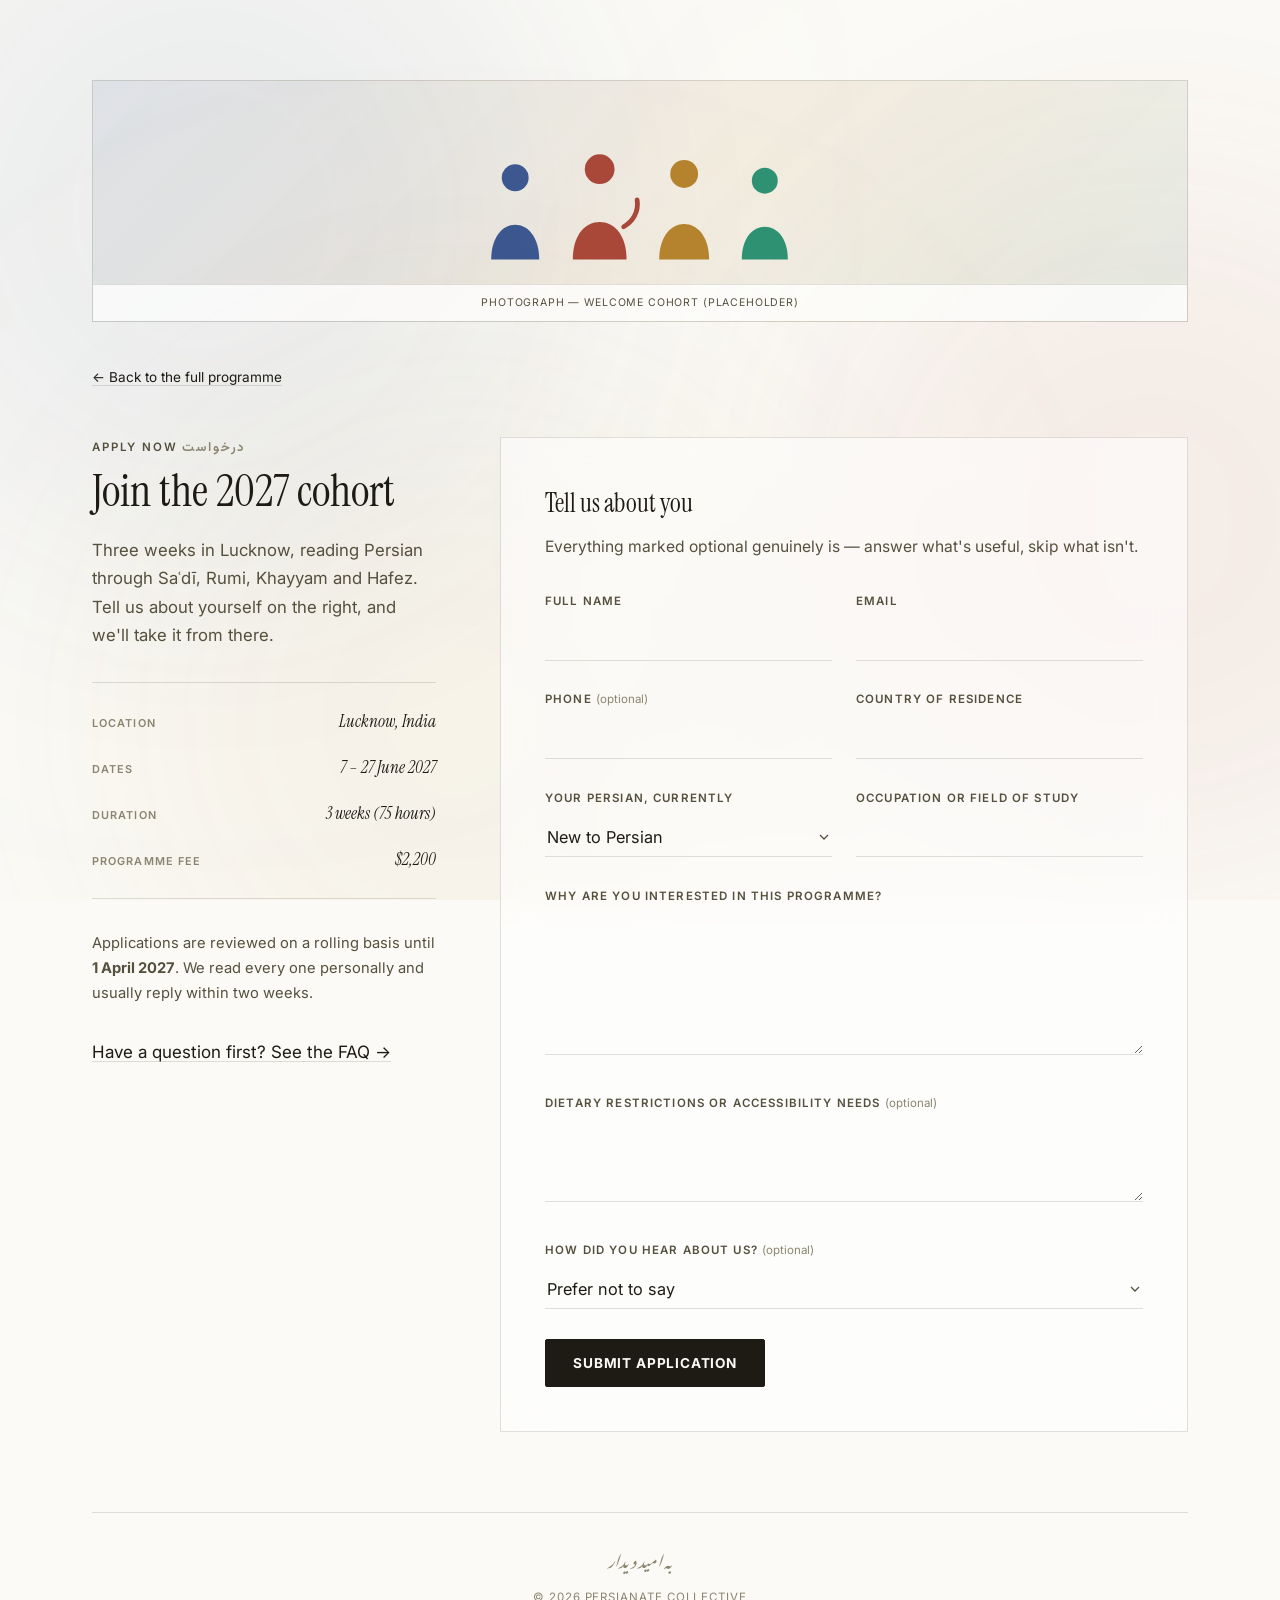
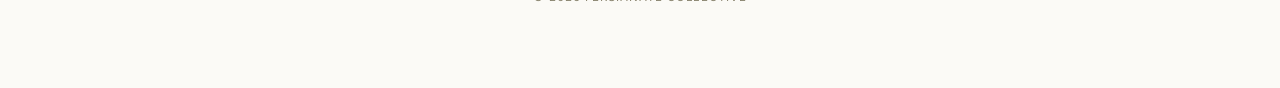
==== apply.html @ 13bc35dc "Add files via upload" ====
<!doctype html>
<html lang="en">
<head>
<meta charset="UTF-8">
<meta name="viewport" content="width=device-width, initial-scale=1">
<title>Apply — Persianate Collective</title>
<meta name="description" content="Apply to Persianate Collective's three-week immersive Persian language, literature and culture programme in Lucknow, India.">
<meta name="theme-color" content="#FBFAF6">
<link rel="icon" href="data:image/svg+xml,%3Csvg xmlns='http://www.w3.org/2000/svg' viewBox='0 0 10 10'%3E%3Crect width='10' height='10' fill='%23FBFAF6'/%3E%3Cpath d='M5 1L9 5L5 9L1 5Z' fill='%232E4C8A'/%3E%3C/svg%3E">
<link rel="preconnect" href="https://fonts.googleapis.com">
<link rel="preconnect" href="https://fonts.gstatic.com" crossorigin>
<link href="https://fonts.googleapis.com/css2?family=Instrument+Serif:ital@0;1&amp;family=Inter:wght@400;500;600;700&amp;family=Noto+Nastaliq+Urdu:wght@400;700&amp;family=Vazirmatn:wght@400;500;600&amp;display=swap" rel="stylesheet">
<style>
:root{
  --bg: #FBFAF6;
  --bg-raised: #FFFFFF;
  --text: #1E1B15;
  --text-soft: #55503E;
  --text-faint: #8A8570;
  --rule: rgba(30, 27, 21, 0.13);

  --lapis: #2E4C8A;
  --madder: #A33A2C;
  --saffron: #B07A1E;
  --emerald: #1E8A68;

  --measure: 38rem;

  --display-font: "Instrument Serif", Georgia, "Times New Roman", serif;
  --body-font: "Inter", -apple-system, BlinkMacSystemFont, sans-serif;
  --utility-font: "Inter", -apple-system, BlinkMacSystemFont, sans-serif;
  --script-font: "Noto Nastaliq Urdu", serif;
  --fa-font: "Vazirmatn", "Noto Nastaliq Urdu", sans-serif;
}
*, *::before, *::after{ box-sizing: border-box; }
html{ scroll-behavior: smooth; }
body{
  margin: 0;
  background: var(--bg);
  color: var(--text);
  font-family: var(--body-font);
  font-size: 1.0625rem;
  line-height: 1.7;
  -webkit-font-smoothing: antialiased;
  position: relative;
}
img{ max-width: 100%; display: block; }
a{ color: inherit; }

/* ---------- Soft ambient background, same palette as the main site ---------- */
.aurora{ position: fixed; inset: 0; z-index: 0; overflow: hidden; background: var(--bg); }
.aurora__blob{ position: absolute; width: 56vmax; height: 56vmax; border-radius: 50%; filter: blur(130px); opacity: 0.07; mix-blend-mode: multiply; animation-timing-function: ease-in-out; animation-iteration-count: infinite; }
.aurora__blob--a{ background: var(--lapis); top: -16%; left: -12%; animation: driftA 75s infinite; }
.aurora__blob--b{ background: var(--madder); top: 18%; right: -18%; animation: driftB 85s infinite; }
.aurora__blob--c{ background: var(--saffron); bottom: -20%; left: 8%; animation: driftC 95s infinite; opacity: 0.06; }
@keyframes driftA{ 0%,100%{ transform: translate(0,0) scale(1); } 50%{ transform: translate(4vw,5vh) scale(1.08); } }
@keyframes driftB{ 0%,100%{ transform: translate(0,0) scale(1); } 50%{ transform: translate(-5vw,3vh) scale(0.95); } }
@keyframes driftC{ 0%,100%{ transform: translate(0,0) scale(1); } 50%{ transform: translate(3vw,-4vh) scale(1.05); } }
@media (prefers-reduced-motion: reduce){ .aurora__blob{ animation: none; } }

/* ---------- Shared bits, matching the main site ---------- */
.eyebrow{ font-family: var(--utility-font); font-size: 0.72rem; font-weight: 600; letter-spacing: 0.16em; text-transform: uppercase; color: var(--text-soft); margin: 0; }
.gloss{ font-family: var(--fa-font); direction: rtl; unicode-bidi: isolate; font-size: 0.82rem; color: var(--text-faint); margin-inline-start: 0.35rem; white-space: nowrap; }
.text-link{ text-decoration: underline; text-decoration-color: var(--rule); text-underline-offset: 3px; transition: text-decoration-color 0.2s ease, color 0.2s ease; }
.text-link:hover{ color: var(--lapis); text-decoration-color: var(--lapis); }
.btn{
  display: inline-flex; align-items: center; gap: 0.6rem;
  font-family: var(--utility-font); font-weight: 700; font-size: 0.85rem; letter-spacing: 0.06em; text-transform: uppercase;
  background: var(--text); color: var(--bg); border: 1px solid var(--text);
  padding: 0.95rem 1.7rem; border-radius: 2px; text-decoration: none; cursor: pointer;
  transition: background 0.25s ease, border-color 0.25s ease, transform 0.2s ease;
}
.btn:hover{ background: var(--lapis); border-color: var(--lapis); transform: translateY(-2px); }
.btn:focus-visible{ outline: 2px solid var(--lapis); outline-offset: 3px; }
.btn:disabled{ opacity: 0.6; cursor: default; transform: none; }

.reveal{ opacity: 0; transform: translateY(22px); filter: blur(6px); transition: opacity 0.9s ease, transform 0.9s cubic-bezier(.22,1,.36,1), filter 0.9s ease; }
.reveal.is-visible{ opacity: 1; transform: translateY(0); filter: blur(0); }
@media (prefers-reduced-motion: reduce){
  html{ scroll-behavior: auto; }
  .reveal{ opacity: 1; transform: none; filter: none; transition: none; }
}

/* ---------- Page layout ---------- */
.apply-page{ position: relative; z-index: 1; max-width: 72rem; margin: 0 auto; padding: 5rem 1.75rem 5rem; }
.apply-banner{
  position: relative;
  margin: 0 0 2.5rem;
  border: 1px solid var(--rule);
  background: linear-gradient(135deg, rgba(46,76,138,0.08), rgba(176,122,30,0.10) 55%, rgba(30,138,104,0.08));
  padding: 2.75rem 2rem 3.25rem;
  overflow: hidden;
}
.apply-banner__figures{ display: block; width: 100%; max-width: 24rem; height: auto; margin: 0 auto; opacity: 0.92; }
.apply-banner__caption{
  position: absolute; left: 0; right: 0; bottom: 0;
  text-align: center;
  font-family: var(--utility-font); font-size: 0.66rem; letter-spacing: 0.08em; text-transform: uppercase;
  color: var(--text-soft);
  background: rgba(255,255,255,0.78);
  padding: 0.55rem;
  border-top: 1px solid var(--rule);
}
.apply-back{ display: inline-block; margin-bottom: 3rem; font-family: var(--utility-font); font-size: 0.85rem; }
.apply-grid{ display: grid; grid-template-columns: 1fr 2fr; gap: 4rem; align-items: start; }
@media (max-width: 860px){
  .apply-grid{ grid-template-columns: 1fr; gap: 3rem; }
}

.apply-info{ position: sticky; top: 4rem; }
@media (max-width: 860px){ .apply-info{ position: static; } }
.apply-info__title{
  font-family: var(--display-font); font-weight: 400;
  font-size: clamp(2rem, 4.5vw, 2.8rem); line-height: 1.08;
  margin: 0.5rem 0 1.25rem;
}
.apply-info__lead{ color: var(--text-soft); font-size: 1.05rem; margin: 0 0 2rem; max-width: 26rem; }

.apply-facts{ margin: 0 0 2rem; padding: 1.5rem 0; border-top: 1px solid var(--rule); border-bottom: 1px solid var(--rule); display: flex; flex-direction: column; gap: 1.1rem; }
.apply-fact{ display: flex; justify-content: space-between; align-items: baseline; gap: 1rem; flex-wrap: wrap; }
.apply-fact dt{ margin: 0; font-family: var(--utility-font); font-size: 0.68rem; font-weight: 600; letter-spacing: 0.1em; text-transform: uppercase; color: var(--text-faint); }
.apply-fact dd{ margin: 0; font-family: var(--display-font); font-style: italic; font-size: 1.05rem; color: var(--text); text-align: right; }

.apply-note{ font-size: 0.92rem; color: var(--text-soft); max-width: 26rem; margin: 0 0 2rem; }
.apply-info__back{ display: inline-block; }

.apply-form-panel{
  position: relative;
  background: rgba(255,255,255,0.55);
  backdrop-filter: blur(20px); -webkit-backdrop-filter: blur(20px);
  border: 1px solid var(--rule);
  padding: 2.75rem;
}
@media (max-width: 640px){ .apply-form-panel{ padding: 1.75rem; } }
.apply-form-panel__title{ font-family: var(--display-font); font-weight: 400; font-size: 1.6rem; margin: 0 0 0.5rem; }
.apply-form-panel__lead{ color: var(--text-soft); font-size: 0.98rem; margin: 0 0 2rem; }

.form-grid{ display: grid; grid-template-columns: 1fr 1fr; gap: 0 1.5rem; }
@media (max-width: 560px){ .form-grid{ grid-template-columns: 1fr; } }
.field{ margin-bottom: 1.85rem; }
.field--full{ grid-column: 1 / -1; }
.field label{ display: block; font-family: var(--utility-font); font-size: 0.72rem; font-weight: 600; letter-spacing: 0.1em; text-transform: uppercase; color: var(--text-soft); margin-bottom: 0.55rem; }
.field .optional{ text-transform: none; letter-spacing: 0; font-weight: 400; color: var(--text-faint); }
.field input, .field select, .field textarea{
  width: 100%; font-family: var(--body-font); font-size: 1.02rem; color: var(--text);
  background: transparent; border: none; border-bottom: 1px solid var(--rule);
  padding: 0.6rem 0.1rem; outline: none; transition: border-color 0.2s ease; border-radius: 0;
}
.field select{
  appearance: none; -webkit-appearance: none; background: transparent; padding-right: 1.5rem;
  background-image: url("data:image/svg+xml,%3Csvg xmlns='http://www.w3.org/2000/svg' viewBox='0 0 10 6'%3E%3Cpath d='M1 1l4 4 4-4' fill='none' stroke='%2355503E' stroke-width='1.3'/%3E%3C/svg%3E");
  background-repeat: no-repeat; background-position: right 0.2rem center; background-size: 10px 6px;
}
.field input:focus, .field select:focus, .field textarea:focus{ border-color: var(--lapis); }
.field textarea{ resize: vertical; min-height: 5rem; }
.form__success{ font-family: var(--display-font); font-style: italic; font-size: 1.4rem; color: var(--text); padding: 1.5rem 0; max-width: 30rem; }

.apply-footer{ margin-top: 5rem; padding-top: 2rem; border-top: 1px solid var(--rule); text-align: center; }
.apply-footer__signoff{ font-family: var(--script-font); font-style: italic; color: var(--text-faint); font-size: 1rem; margin: 0 0 1rem; direction: rtl; unicode-bidi: isolate; }
.meta{ font-family: var(--utility-font); font-size: 0.72rem; letter-spacing: 0.08em; text-transform: uppercase; color: var(--text-faint); margin: 0; }
</style>
</head>
<body>

<div class="aurora" aria-hidden="true">
  <span class="aurora__blob aurora__blob--a"></span>
  <span class="aurora__blob aurora__blob--b"></span>
  <span class="aurora__blob aurora__blob--c"></span>
</div>

<main class="apply-page">
  <figure class="apply-banner reveal" aria-hidden="true">
    <svg class="apply-banner__figures" viewBox="0 0 400 150" xmlns="http://www.w3.org/2000/svg">
      <g fill="var(--lapis)">
        <circle cx="70" cy="55" r="14"/>
        <path d="M45 140c0-22 11-36 25-36s25 14 25 36"/>
      </g>
      <g fill="var(--madder)">
        <circle cx="158" cy="46" r="15.5"/>
        <path d="M130 140c0-25 12.5-39 28-39s28 14 28 39"/>
        <path d="M183 106c9-5 16-15 14-28" stroke="var(--madder)" stroke-width="5" fill="none" stroke-linecap="round"/>
      </g>
      <g fill="var(--saffron)">
        <circle cx="246" cy="51" r="14.5"/>
        <path d="M220 140c0-23 11.5-37 26-37s26 14 26 37"/>
      </g>
      <g fill="var(--emerald)">
        <circle cx="330" cy="58" r="13.5"/>
        <path d="M306 140c0-21 10.5-34 24-34s24 13 24 34"/>
      </g>
    </svg>
    <figcaption class="apply-banner__caption">Photograph — welcome cohort (placeholder)</figcaption>
  </figure>

  <a href="index.html" class="text-link apply-back reveal">← Back to the full programme</a>

  <div class="apply-grid">
    <aside class="apply-info reveal">
      <p class="eyebrow">Apply now <span class="gloss" lang="fa" dir="rtl">درخواست</span></p>
      <h1 class="apply-info__title">Join the 2027 cohort</h1>
      <p class="apply-info__lead">Three weeks in Lucknow, reading Persian through Saʿdī, Rumi, Khayyam and Hafez. Tell us about yourself on the right, and we'll take it from there.</p>

      <dl class="apply-facts">
        <div class="apply-fact"><dt>Location</dt><dd>Lucknow, India</dd></div>
        <div class="apply-fact"><dt>Dates</dt><dd>7 – 27 June 2027</dd></div>
        <div class="apply-fact"><dt>Duration</dt><dd>3 weeks (75 hours)</dd></div>
        <div class="apply-fact"><dt>Programme fee</dt><dd>$2,200</dd></div>
      </dl>

      <p class="apply-note">Applications are reviewed on a rolling basis until <strong>1 April 2027</strong>. We read every one personally and usually reply within two weeks.</p>

      <a href="index.html#why" class="text-link apply-info__back">Have a question first? See the FAQ →</a>
    </aside>

    <section class="apply-form-panel reveal">
      <p class="apply-form-panel__title">Tell us about you</p>
      <p class="apply-form-panel__lead">Everything marked optional genuinely is — answer what's useful, skip what isn't.</p>

      <form id="enquiry-form" novalidate>
        <div class="form-grid">
          <div class="field">
            <label for="name">Full name</label>
            <input type="text" id="name" name="name" autocomplete="name" required>
          </div>
          <div class="field">
            <label for="email">Email</label>
            <input type="email" id="email" name="email" autocomplete="email" required>
          </div>
          <div class="field">
            <label for="phone">Phone <span class="optional">(optional)</span></label>
            <input type="tel" id="phone" name="phone" autocomplete="tel">
          </div>
          <div class="field">
            <label for="country">Country of residence</label>
            <input type="text" id="country" name="country" autocomplete="country-name" required>
          </div>
          <div class="field">
            <label for="level">Your Persian, currently</label>
            <select id="level" name="level">
              <option value="new">New to Persian</option>
              <option value="some">Some prior exposure</option>
              <option value="advanced">Advanced beginner or beyond</option>
            </select>
          </div>
          <div class="field">
            <label for="occupation">Occupation or field of study</label>
            <input type="text" id="occupation" name="occupation">
          </div>
          <div class="field field--full">
            <label for="motivation">Why are you interested in this programme?</label>
            <textarea id="motivation" name="motivation" rows="6" required></textarea>
          </div>
          <div class="field field--full">
            <label for="notes">Dietary restrictions or accessibility needs <span class="optional">(optional)</span></label>
            <textarea id="notes" name="notes" rows="3"></textarea>
          </div>
          <div class="field field--full">
            <label for="source">How did you hear about us? <span class="optional">(optional)</span></label>
            <select id="source" name="source">
              <option value="">Prefer not to say</option>
              <option value="search">Search engine</option>
              <option value="social">Social media</option>
              <option value="referral">A friend or colleague</option>
              <option value="institution">A teacher or institution</option>
              <option value="other">Other</option>
            </select>
          </div>
        </div>
        <button type="submit" class="btn">Submit application</button>
      </form>

      <div class="form__success" id="form-success" hidden>Thank you — we've received your application and will be in touch within two weeks.</div>
    </section>
  </div>

  <footer class="apply-footer reveal">
    <p class="apply-footer__signoff">به امید دیدار</p>
    <p class="meta">© <span id="year"></span> Persianate Collective</p>
  </footer>
</main>

<script>
(function () {
  "use strict";
  var reduceMotion = window.matchMedia("(prefers-reduced-motion: reduce)").matches;

  if ("IntersectionObserver" in window && !reduceMotion) {
    var revealObserver = new IntersectionObserver(function (entries) {
      entries.forEach(function (entry) {
        if (entry.isIntersecting) {
          entry.target.classList.add("is-visible");
          revealObserver.unobserve(entry.target);
        }
      });
    }, { threshold: 0.12 });
    document.querySelectorAll(".reveal").forEach(function (el) { revealObserver.observe(el); });
  } else {
    document.querySelectorAll(".reveal").forEach(function (el) { el.classList.add("is-visible"); });
  }

  // Front-end only for now: submitting shows the confirmation message below
  // but does not send anywhere yet. Point a fetch() call at a real endpoint
  // (Formspree, Netlify Forms, your own backend, etc.) before launch.
  var form = document.getElementById("enquiry-form");
  if (form) {
    form.addEventListener("submit", function (e) {
      e.preventDefault();
      var btn = form.querySelector('button[type="submit"]');
      var success = document.getElementById("form-success");
      if (btn) { btn.disabled = true; btn.textContent = "Sending…"; }
      window.setTimeout(function () {
        form.hidden = true;
        if (success) success.hidden = false;
      }, 500);
    });
  }

  var yearEl = document.getElementById("year");
  if (yearEl) yearEl.textContent = new Date().getFullYear();
})();
</script>
</body>
</html>
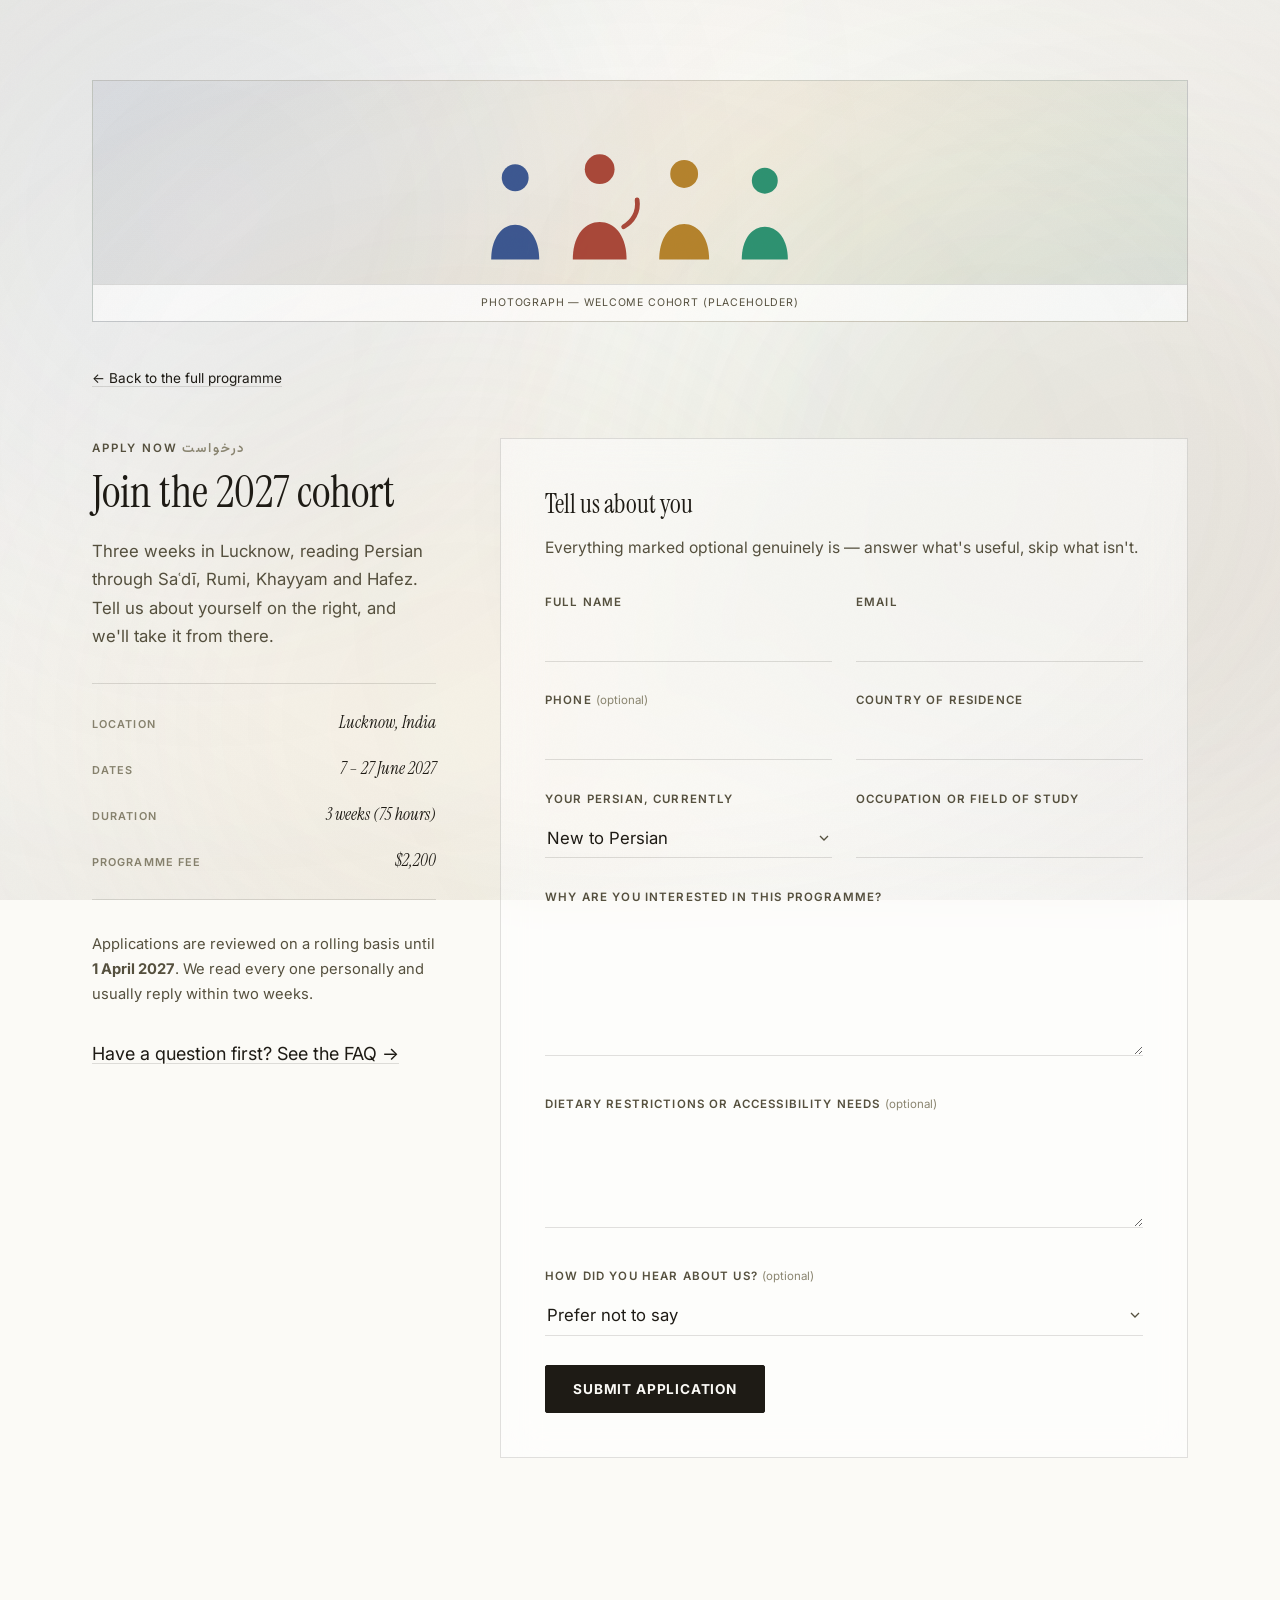
==== commit 0133fdf1: "Add files via upload" ====
--- a/apply.html
+++ b/apply.html
@@ -10,155 +10,7 @@
 <link rel="preconnect" href="https://fonts.googleapis.com">
 <link rel="preconnect" href="https://fonts.gstatic.com" crossorigin>
 <link href="https://fonts.googleapis.com/css2?family=Instrument+Serif:ital@0;1&amp;family=Inter:wght@400;500;600;700&amp;family=Noto+Nastaliq+Urdu:wght@400;700&amp;family=Vazirmatn:wght@400;500;600&amp;display=swap" rel="stylesheet">
-<style>
-:root{
-  --bg: #FBFAF6;
-  --bg-raised: #FFFFFF;
-  --text: #1E1B15;
-  --text-soft: #55503E;
-  --text-faint: #8A8570;
-  --rule: rgba(30, 27, 21, 0.13);
-
-  --lapis: #2E4C8A;
-  --madder: #A33A2C;
-  --saffron: #B07A1E;
-  --emerald: #1E8A68;
-
-  --measure: 38rem;
-
-  --display-font: "Instrument Serif", Georgia, "Times New Roman", serif;
-  --body-font: "Inter", -apple-system, BlinkMacSystemFont, sans-serif;
-  --utility-font: "Inter", -apple-system, BlinkMacSystemFont, sans-serif;
-  --script-font: "Noto Nastaliq Urdu", serif;
-  --fa-font: "Vazirmatn", "Noto Nastaliq Urdu", sans-serif;
-}
-*, *::before, *::after{ box-sizing: border-box; }
-html{ scroll-behavior: smooth; }
-body{
-  margin: 0;
-  background: var(--bg);
-  color: var(--text);
-  font-family: var(--body-font);
-  font-size: 1.0625rem;
-  line-height: 1.7;
-  -webkit-font-smoothing: antialiased;
-  position: relative;
-}
-img{ max-width: 100%; display: block; }
-a{ color: inherit; }
-
-/* ---------- Soft ambient background, same palette as the main site ---------- */
-.aurora{ position: fixed; inset: 0; z-index: 0; overflow: hidden; background: var(--bg); }
-.aurora__blob{ position: absolute; width: 56vmax; height: 56vmax; border-radius: 50%; filter: blur(130px); opacity: 0.07; mix-blend-mode: multiply; animation-timing-function: ease-in-out; animation-iteration-count: infinite; }
-.aurora__blob--a{ background: var(--lapis); top: -16%; left: -12%; animation: driftA 75s infinite; }
-.aurora__blob--b{ background: var(--madder); top: 18%; right: -18%; animation: driftB 85s infinite; }
-.aurora__blob--c{ background: var(--saffron); bottom: -20%; left: 8%; animation: driftC 95s infinite; opacity: 0.06; }
-@keyframes driftA{ 0%,100%{ transform: translate(0,0) scale(1); } 50%{ transform: translate(4vw,5vh) scale(1.08); } }
-@keyframes driftB{ 0%,100%{ transform: translate(0,0) scale(1); } 50%{ transform: translate(-5vw,3vh) scale(0.95); } }
-@keyframes driftC{ 0%,100%{ transform: translate(0,0) scale(1); } 50%{ transform: translate(3vw,-4vh) scale(1.05); } }
-@media (prefers-reduced-motion: reduce){ .aurora__blob{ animation: none; } }
-
-/* ---------- Shared bits, matching the main site ---------- */
-.eyebrow{ font-family: var(--utility-font); font-size: 0.72rem; font-weight: 600; letter-spacing: 0.16em; text-transform: uppercase; color: var(--text-soft); margin: 0; }
-.gloss{ font-family: var(--fa-font); direction: rtl; unicode-bidi: isolate; font-size: 0.82rem; color: var(--text-faint); margin-inline-start: 0.35rem; white-space: nowrap; }
-.text-link{ text-decoration: underline; text-decoration-color: var(--rule); text-underline-offset: 3px; transition: text-decoration-color 0.2s ease, color 0.2s ease; }
-.text-link:hover{ color: var(--lapis); text-decoration-color: var(--lapis); }
-.btn{
-  display: inline-flex; align-items: center; gap: 0.6rem;
-  font-family: var(--utility-font); font-weight: 700; font-size: 0.85rem; letter-spacing: 0.06em; text-transform: uppercase;
-  background: var(--text); color: var(--bg); border: 1px solid var(--text);
-  padding: 0.95rem 1.7rem; border-radius: 2px; text-decoration: none; cursor: pointer;
-  transition: background 0.25s ease, border-color 0.25s ease, transform 0.2s ease;
-}
-.btn:hover{ background: var(--lapis); border-color: var(--lapis); transform: translateY(-2px); }
-.btn:focus-visible{ outline: 2px solid var(--lapis); outline-offset: 3px; }
-.btn:disabled{ opacity: 0.6; cursor: default; transform: none; }
-
-.reveal{ opacity: 0; transform: translateY(22px); filter: blur(6px); transition: opacity 0.9s ease, transform 0.9s cubic-bezier(.22,1,.36,1), filter 0.9s ease; }
-.reveal.is-visible{ opacity: 1; transform: translateY(0); filter: blur(0); }
-@media (prefers-reduced-motion: reduce){
-  html{ scroll-behavior: auto; }
-  .reveal{ opacity: 1; transform: none; filter: none; transition: none; }
-}
-
-/* ---------- Page layout ---------- */
-.apply-page{ position: relative; z-index: 1; max-width: 72rem; margin: 0 auto; padding: 5rem 1.75rem 5rem; }
-.apply-banner{
-  position: relative;
-  margin: 0 0 2.5rem;
-  border: 1px solid var(--rule);
-  background: linear-gradient(135deg, rgba(46,76,138,0.08), rgba(176,122,30,0.10) 55%, rgba(30,138,104,0.08));
-  padding: 2.75rem 2rem 3.25rem;
-  overflow: hidden;
-}
-.apply-banner__figures{ display: block; width: 100%; max-width: 24rem; height: auto; margin: 0 auto; opacity: 0.92; }
-.apply-banner__caption{
-  position: absolute; left: 0; right: 0; bottom: 0;
-  text-align: center;
-  font-family: var(--utility-font); font-size: 0.66rem; letter-spacing: 0.08em; text-transform: uppercase;
-  color: var(--text-soft);
-  background: rgba(255,255,255,0.78);
-  padding: 0.55rem;
-  border-top: 1px solid var(--rule);
-}
-.apply-back{ display: inline-block; margin-bottom: 3rem; font-family: var(--utility-font); font-size: 0.85rem; }
-.apply-grid{ display: grid; grid-template-columns: 1fr 2fr; gap: 4rem; align-items: start; }
-@media (max-width: 860px){
-  .apply-grid{ grid-template-columns: 1fr; gap: 3rem; }
-}
-
-.apply-info{ position: sticky; top: 4rem; }
-@media (max-width: 860px){ .apply-info{ position: static; } }
-.apply-info__title{
-  font-family: var(--display-font); font-weight: 400;
-  font-size: clamp(2rem, 4.5vw, 2.8rem); line-height: 1.08;
-  margin: 0.5rem 0 1.25rem;
-}
-.apply-info__lead{ color: var(--text-soft); font-size: 1.05rem; margin: 0 0 2rem; max-width: 26rem; }
-
-.apply-facts{ margin: 0 0 2rem; padding: 1.5rem 0; border-top: 1px solid var(--rule); border-bottom: 1px solid var(--rule); display: flex; flex-direction: column; gap: 1.1rem; }
-.apply-fact{ display: flex; justify-content: space-between; align-items: baseline; gap: 1rem; flex-wrap: wrap; }
-.apply-fact dt{ margin: 0; font-family: var(--utility-font); font-size: 0.68rem; font-weight: 600; letter-spacing: 0.1em; text-transform: uppercase; color: var(--text-faint); }
-.apply-fact dd{ margin: 0; font-family: var(--display-font); font-style: italic; font-size: 1.05rem; color: var(--text); text-align: right; }
-
-.apply-note{ font-size: 0.92rem; color: var(--text-soft); max-width: 26rem; margin: 0 0 2rem; }
-.apply-info__back{ display: inline-block; }
-
-.apply-form-panel{
-  position: relative;
-  background: rgba(255,255,255,0.55);
-  backdrop-filter: blur(20px); -webkit-backdrop-filter: blur(20px);
-  border: 1px solid var(--rule);
-  padding: 2.75rem;
-}
-@media (max-width: 640px){ .apply-form-panel{ padding: 1.75rem; } }
-.apply-form-panel__title{ font-family: var(--display-font); font-weight: 400; font-size: 1.6rem; margin: 0 0 0.5rem; }
-.apply-form-panel__lead{ color: var(--text-soft); font-size: 0.98rem; margin: 0 0 2rem; }
-
-.form-grid{ display: grid; grid-template-columns: 1fr 1fr; gap: 0 1.5rem; }
-@media (max-width: 560px){ .form-grid{ grid-template-columns: 1fr; } }
-.field{ margin-bottom: 1.85rem; }
-.field--full{ grid-column: 1 / -1; }
-.field label{ display: block; font-family: var(--utility-font); font-size: 0.72rem; font-weight: 600; letter-spacing: 0.1em; text-transform: uppercase; color: var(--text-soft); margin-bottom: 0.55rem; }
-.field .optional{ text-transform: none; letter-spacing: 0; font-weight: 400; color: var(--text-faint); }
-.field input, .field select, .field textarea{
-  width: 100%; font-family: var(--body-font); font-size: 1.02rem; color: var(--text);
-  background: transparent; border: none; border-bottom: 1px solid var(--rule);
-  padding: 0.6rem 0.1rem; outline: none; transition: border-color 0.2s ease; border-radius: 0;
-}
-.field select{
-  appearance: none; -webkit-appearance: none; background: transparent; padding-right: 1.5rem;
-  background-image: url("data:image/svg+xml,%3Csvg xmlns='http://www.w3.org/2000/svg' viewBox='0 0 10 6'%3E%3Cpath d='M1 1l4 4 4-4' fill='none' stroke='%2355503E' stroke-width='1.3'/%3E%3C/svg%3E");
-  background-repeat: no-repeat; background-position: right 0.2rem center; background-size: 10px 6px;
-}
-.field input:focus, .field select:focus, .field textarea:focus{ border-color: var(--lapis); }
-.field textarea{ resize: vertical; min-height: 5rem; }
-.form__success{ font-family: var(--display-font); font-style: italic; font-size: 1.4rem; color: var(--text); padding: 1.5rem 0; max-width: 30rem; }
-
-.apply-footer{ margin-top: 5rem; padding-top: 2rem; border-top: 1px solid var(--rule); text-align: center; }
-.apply-footer__signoff{ font-family: var(--script-font); font-style: italic; color: var(--text-faint); font-size: 1rem; margin: 0 0 1rem; direction: rtl; unicode-bidi: isolate; }
-.meta{ font-family: var(--utility-font); font-size: 0.72rem; letter-spacing: 0.08em; text-transform: uppercase; color: var(--text-faint); margin: 0; }
-</style>
+<link rel="stylesheet" href="css/styles.css">
 </head>
 <body>
 
@@ -166,6 +18,7 @@
   <span class="aurora__blob aurora__blob--a"></span>
   <span class="aurora__blob aurora__blob--b"></span>
   <span class="aurora__blob aurora__blob--c"></span>
+  <span class="aurora__blob aurora__blob--d"></span>
 </div>
 
 <main class="apply-page">
@@ -274,50 +127,11 @@
   </div>
 
   <footer class="apply-footer reveal">
-    <p class="apply-footer__signoff">به امید دیدار</p>
+    <p class="footer__signoff" lang="fa" dir="rtl">به امید دیدار</p>
     <p class="meta">© <span id="year"></span> Persianate Collective</p>
   </footer>
 </main>
 
-<script>
-(function () {
-  "use strict";
-  var reduceMotion = window.matchMedia("(prefers-reduced-motion: reduce)").matches;
-
-  if ("IntersectionObserver" in window && !reduceMotion) {
-    var revealObserver = new IntersectionObserver(function (entries) {
-      entries.forEach(function (entry) {
-        if (entry.isIntersecting) {
-          entry.target.classList.add("is-visible");
-          revealObserver.unobserve(entry.target);
-        }
-      });
-    }, { threshold: 0.12 });
-    document.querySelectorAll(".reveal").forEach(function (el) { revealObserver.observe(el); });
-  } else {
-    document.querySelectorAll(".reveal").forEach(function (el) { el.classList.add("is-visible"); });
-  }
-
-  // Front-end only for now: submitting shows the confirmation message below
-  // but does not send anywhere yet. Point a fetch() call at a real endpoint
-  // (Formspree, Netlify Forms, your own backend, etc.) before launch.
-  var form = document.getElementById("enquiry-form");
-  if (form) {
-    form.addEventListener("submit", function (e) {
-      e.preventDefault();
-      var btn = form.querySelector('button[type="submit"]');
-      var success = document.getElementById("form-success");
-      if (btn) { btn.disabled = true; btn.textContent = "Sending…"; }
-      window.setTimeout(function () {
-        form.hidden = true;
-        if (success) success.hidden = false;
-      }, 500);
-    });
-  }
-
-  var yearEl = document.getElementById("year");
-  if (yearEl) yearEl.textContent = new Date().getFullYear();
-})();
-</script>
+<script src="js/script.js"></script>
 </body>
 </html>
--- a/css/styles.css
+++ b/css/styles.css
@@ -0,0 +1,775 @@
+/* ============================================================
+   Persianate Collective — v4
+   Soft white ground, a barely-there pastel wash of lapis / madder
+   / saffron / emerald drifting behind everything, and a hero title
+   whose letters idle in a continuous wave, like a string settling
+   into a standing vibration rather than a stack of masks lifting.
+   ============================================================ */
+
+:root{
+  --bg: #FBFAF6;
+  --bg-raised: #FFFFFF;
+  --text: #1E1B15;
+  --text-soft: #55503E;
+  --text-faint: #8A8570;
+  --rule: rgba(30, 27, 21, 0.13);
+
+  --lapis: #2E4C8A;
+  --madder: #A33A2C;
+  --saffron: #B07A1E;
+  --emerald: #1E8A68;
+
+  --nav-accent: var(--lapis);
+  --measure: 38rem;
+
+  --display-font: "Instrument Serif", Georgia, "Times New Roman", serif;
+  --body-font: "Inter", -apple-system, BlinkMacSystemFont, sans-serif;
+  --utility-font: "Inter", -apple-system, BlinkMacSystemFont, sans-serif;
+  --script-font: "Noto Nastaliq Urdu", serif;
+  --fa-font: "Vazirmatn", "Noto Nastaliq Urdu", sans-serif;
+}
+
+*, *::before, *::after{ box-sizing: border-box; }
+html{ scroll-behavior: smooth; }
+
+body{
+  margin: 0;
+  background: var(--bg);
+  color: var(--text);
+  font-family: var(--body-font);
+  font-size: 1.125rem;
+  line-height: 1.7;
+  -webkit-font-smoothing: antialiased;
+  text-rendering: optimizeLegibility;
+  position: relative;
+}
+
+img{ max-width: 100%; display: block; }
+a{ color: inherit; }
+
+/* ---------- Soft gradient wash ---------- */
+.aurora{ position: fixed; inset: 0; z-index: 0; overflow: hidden; background: var(--bg); }
+.aurora__blob{
+  position: absolute;
+  width: 56vmax; height: 56vmax;
+  border-radius: 50%;
+  filter: blur(130px);
+  opacity: 0.07;
+  mix-blend-mode: multiply;
+  transition: opacity 2.8s ease;
+  will-change: transform, opacity;
+}
+.aurora__blob--a{ background: var(--lapis); top: -16%; left: -12%; animation: driftA 75s ease-in-out infinite; }
+.aurora__blob--b{ background: var(--madder); top: 18%; right: -18%; animation: driftB 85s ease-in-out infinite; }
+.aurora__blob--c{ background: var(--saffron); bottom: -20%; left: 8%; animation: driftC 95s ease-in-out infinite; }
+.aurora__blob--d{ background: var(--emerald); bottom: 6%; right: -6%; animation: driftD 80s ease-in-out infinite; opacity: 0.06; }
+@keyframes driftA{ 0%,100%{ transform: translate(0,0) scale(1); } 50%{ transform: translate(4vw,5vh) scale(1.08); } }
+@keyframes driftB{ 0%,100%{ transform: translate(0,0) scale(1); } 50%{ transform: translate(-5vw,3vh) scale(0.95); } }
+@keyframes driftC{ 0%,100%{ transform: translate(0,0) scale(1); } 50%{ transform: translate(3vw,-4vh) scale(1.05); } }
+@keyframes driftD{ 0%,100%{ transform: translate(0,0) scale(1); } 50%{ transform: translate(-3vw,-5vh) scale(1.03); } }
+body::before{
+  content: "";
+  position: fixed; inset: 0; z-index: 3; pointer-events: none;
+  opacity: 0.045;
+  mix-blend-mode: multiply;
+  background-image: url("data:image/svg+xml,%3Csvg xmlns='http://www.w3.org/2000/svg' width='140' height='140'%3E%3Cfilter id='n'%3E%3CfeTurbulence type='fractalNoise' baseFrequency='0.9' numOctaves='2' stitchTiles='stitch'/%3E%3CfeColorMatrix type='matrix' values='0 0 0 0 0.15 0 0 0 0 0.12 0 0 0 0 0.08 0 0 0 0.4 0'/%3E%3C/filter%3E%3Crect width='100%25' height='100%25' filter='url(%23n)'/%3E%3C/svg%3E");
+}
+body::after{
+  content: "";
+  position: fixed; inset: 0; z-index: 2; pointer-events: none;
+  background: radial-gradient(ellipse at center, rgba(30,27,21,0) 55%, rgba(30,27,21,0.05) 100%);
+}
+@media (max-width: 640px){ .aurora__blob{ width: 80vmax; height: 80vmax; } }
+
+.container{ max-width: 46rem; margin: 0 auto; padding: 0 1.75rem; }
+
+/* ---------- Eyebrow labels ---------- */
+.eyebrow{
+  font-family: var(--utility-font);
+  font-size: 0.72rem; font-weight: 600; letter-spacing: 0.16em; text-transform: uppercase;
+  color: var(--section-accent, var(--text-soft));
+  margin: 0;
+}
+
+/* ---------- Ornament divider ---------- */
+.ornament{ display: flex; align-items: center; gap: 0.85rem; margin: 0 0 1.75rem; color: var(--section-accent, var(--text-faint)); position: relative; z-index: 1; }
+.ornament::before, .ornament::after{ content: ""; flex: 1; height: 1px; background: var(--rule); }
+.ornament svg{ flex: none; }
+
+/* ---------- Accent binding per section ---------- */
+[data-accent="lapis"]{ --section-accent: var(--lapis); }
+[data-accent="madder"]{ --section-accent: var(--madder); }
+[data-accent="saffron"]{ --section-accent: var(--saffron); }
+[data-accent="emerald"]{ --section-accent: var(--emerald); }
+
+/* ---------- Bold accent sections — a hard colour cut, not a bg wash ---------- */
+.section--bold{
+  --accent-alt: var(--saffron);
+  background-size: 100% 100%, 260% 260%;
+  background-repeat: no-repeat, no-repeat;
+  animation: fluidShift 18s ease-in-out infinite;
+  color: var(--text);
+  --text: #FBF6EE;
+  --text-soft: rgba(251, 246, 238, 0.82);
+  --text-faint: rgba(251, 246, 238, 0.6);
+  --rule: rgba(251, 246, 238, 0.28);
+}
+/* Texture opens the colour passage — fades up from the page ground so
+   there's no seam handing off from the white section above it. */
+#texture.section--bold{
+  background-image:
+    linear-gradient(to bottom, var(--bg) 0%, transparent 22%),
+    linear-gradient(115deg, var(--section-accent), var(--accent-alt), var(--section-accent));
+}
+/* Who continues the same passage (no fade at the shared edge with
+   Texture) and closes it by fading back to the page ground at its foot. */
+#who.section--bold{
+  --accent-alt: var(--madder);
+  background-image:
+    linear-gradient(to bottom, transparent 78%, var(--bg) 100%),
+    linear-gradient(115deg, var(--section-accent), var(--accent-alt), var(--section-accent));
+}
+@keyframes fluidShift{
+  0%{ background-position: 0% 0%, 0% 50%; }
+  50%{ background-position: 0% 0%, 100% 50%; }
+  100%{ background-position: 0% 0%, 0% 50%; }
+}
+@media (prefers-reduced-motion: reduce){
+  .section--bold{ animation: none; background-position: 0% 0%, 40% 50%; }
+}
+.section--bold .eyebrow,
+.section--bold .ornament,
+.section--bold .gloss,
+.section--bold .week__num,
+.section--bold .prose p:first-of-type::first-letter,
+.section--bold .beat--lead::first-letter{
+  color: #FBF6EE;
+}
+.section--bold .plate__caption{ color: #55503E; }
+
+/* ---------- Persian glosses ---------- */
+.gloss{
+  font-family: var(--fa-font);
+  direction: rtl; unicode-bidi: isolate;
+  font-size: 0.82rem;
+  color: var(--section-accent, var(--text-faint));
+  margin-inline-start: 0.35rem;
+  white-space: nowrap;
+}
+.hero__sub-gloss{
+  position: relative; z-index: 2;
+  font-family: var(--script-font);
+  direction: rtl; unicode-bidi: isolate;
+  font-size: clamp(1.05rem, 2vw, 1.3rem);
+  color: var(--text-soft);
+  margin: 0 0 2rem;
+}
+
+/* ---------- Letter-wave system (hero title/sub) ---------- */
+.wave-letter{
+  display: inline-block;
+  opacity: 0;
+  animation: letterWave 2.4s ease-in-out infinite;
+  animation-delay: calc(var(--li, 0) * 0.05s);
+  transition: opacity 0.6s ease;
+  transition-delay: calc(var(--li, 0) * 0.05s);
+}
+@keyframes letterWave{
+  0%, 100%{ transform: translateY(0); }
+  50%{ transform: translateY(-0.16em); }
+}
+.wave-ready .wave-letter{ opacity: 1; }
+
+/* ---------- Reveal (simple fade for everything else) ---------- */
+.reveal{
+  opacity: 0;
+  transform: translateY(24px);
+  filter: blur(7px);
+  transition: opacity 0.9s ease, transform 0.9s cubic-bezier(.22,1,.36,1), filter 0.9s ease;
+}
+.reveal.is-visible{ opacity: 1; transform: translateY(0); filter: blur(0); }
+.hero-fade{
+  opacity: 0;
+  transform: translateY(24px);
+  filter: blur(7px);
+  transition: opacity 0.9s ease, transform 0.9s cubic-bezier(.22,1,.36,1), filter 0.9s ease;
+}
+.hero-fade.is-visible{ opacity: 1; transform: translateY(0); filter: blur(0); }
+
+@media (prefers-reduced-motion: reduce){
+  html{ scroll-behavior: auto; }
+  .reveal, .hero-fade{ opacity: 1; transform: none; filter: none; transition: none; }
+  .beats .beat::before{ transition: none; }
+  .wave-letter{ animation: none; transform: none; opacity: 1; transition: none; }
+  .hero__scroll .line{ animation: none; }
+  .aurora__blob{ animation: none; }
+}
+
+/* ---------- Hero ---------- */
+.hero{ position: relative; z-index: 1; min-height: 100svh; display: flex; flex-direction: column; justify-content: center; padding: 6.5rem 1.75rem 9rem; overflow: hidden; }
+
+/* ---------- String field: a hanging mobile of Persian words, full-bleed ---------- */
+.hero-strings{ position: absolute; inset: 0; z-index: 0; overflow: hidden; }
+.string-item{ position: absolute; top: 0; }
+.string-rotor{ position: relative; width: 1px; background: var(--rule); transform-origin: top center; }
+.string-word{
+  position: absolute; bottom: 0; left: 50%;
+  display: inline-block;
+  white-space: nowrap;
+  cursor: pointer;
+  user-select: none;
+  transition: filter 0.2s ease;
+}
+.string-word:hover{ filter: brightness(0.85); }
+.string-word::before{
+  content: ""; position: absolute; top: -0.5rem; left: 50%; transform: translateX(-50%);
+  width: 4px; height: 4px; border-radius: 50%; background: currentColor; opacity: 0.7;
+}
+@media (prefers-reduced-motion: reduce){
+  .string-item{ display: none; }
+}
+
+.hero__inner{ position: relative; z-index: 2; max-width: 44rem; margin: 0 auto; width: 100%; }
+.hero__inner::before{
+  content: "";
+  position: absolute; inset: -3rem -2rem;
+  background: radial-gradient(ellipse at 32% 40%, rgba(251,250,246,0.72), transparent 70%);
+  z-index: -1;
+}
+.hero__eyebrow{ color: var(--text-soft); }
+.hero__title{
+  font-family: var(--display-font);
+  font-weight: 400;
+  font-size: clamp(2.5rem, 7vw, 5.6rem);
+  line-height: 1.08;
+  letter-spacing: -0.01em;
+  margin: 0.6rem 0 1.1rem;
+}
+.hero__title em{ font-style: italic; font-weight: 400; color: var(--saffron); }
+.wave-word{ display: inline-block; white-space: nowrap; }
+.hero__sub{
+  font-family: var(--display-font);
+  font-style: italic;
+  font-weight: 400;
+  font-size: clamp(1.2rem, 2.4vw, 1.7rem);
+  color: var(--text-soft);
+  margin: 0 0 0.5rem;
+}
+.hero__intro{ max-width: 36rem; font-size: 1.15rem; color: var(--text-soft); margin: 0; }
+.hero__cta{ margin-top: 1.75rem; }
+
+/* ---------- Details strip — the "at a glance" facts, right below the fold ---------- */
+.details-strip{ position: relative; z-index: 1; padding: 2.5rem 0; border-top: 1px solid var(--rule); border-bottom: 1px solid var(--rule); }
+.details-strip__grid{ display: flex; flex-wrap: wrap; gap: 1.75rem 3rem; }
+.details-strip__item{ flex: 1 1 8rem; }
+.details-strip__label{
+  font-family: var(--utility-font);
+  font-size: 0.66rem; font-weight: 600; letter-spacing: 0.12em; text-transform: uppercase;
+  color: var(--text-faint);
+  margin: 0 0 0.4rem;
+}
+.details-strip__value{ font-family: var(--display-font); font-style: italic; font-size: 1.2rem; color: var(--text); margin: 0; }
+@media (max-width: 700px){
+  .details-strip__grid{ gap: 1.25rem 2rem; }
+  .details-strip__item{ flex: 1 1 40%; }
+}
+@media (max-width: 420px){
+  .details-strip__item{ flex: 1 1 100%; }
+}
+
+/* ---------- Fee box (contact section) ---------- */
+.fee-box{ max-width: var(--measure); margin: 2.5rem 0; padding: 1.75rem 0; border-top: 1px solid var(--rule); border-bottom: 1px solid var(--rule); }
+.fee-rows{ margin: 1rem 0 0; display: flex; flex-direction: column; gap: 1.1rem; }
+.fee-row{ display: flex; flex-wrap: wrap; gap: 0.3rem 1.5rem; }
+.fee-row dt{ flex: 0 0 10rem; margin: 0; font-family: var(--utility-font); font-size: 0.72rem; font-weight: 600; letter-spacing: 0.08em; text-transform: uppercase; color: var(--text-faint); }
+.fee-row dd{ flex: 1 1 16rem; margin: 0; color: var(--text-soft); }
+.fee-row--amount dd{ font-family: var(--display-font); font-style: italic; font-size: 1.4rem; color: var(--section-accent, var(--text)); }
+@media (max-width: 480px){
+  .fee-row dt{ flex: 1 1 100%; }
+  .fee-row dd{ flex: 1 1 100%; }
+}
+.hero__scroll{
+  position: absolute; z-index: 2; left: 1.75rem; bottom: 3rem;
+  display: flex; flex-direction: column; align-items: flex-start; gap: 0.6rem;
+  font-family: var(--utility-font); font-size: 0.68rem; letter-spacing: 0.16em; text-transform: uppercase;
+  color: var(--text-faint);
+}
+.hero__scroll .line{ width: 1px; height: 2.4rem; background: var(--text-faint); animation: scrollpulse 2.6s ease-in-out infinite; }
+@keyframes scrollpulse{ 0%,100%{ opacity: 0.25; } 50%{ opacity: 1; } }
+
+/* ---------- Sections ---------- */
+.section{ position: relative; z-index: 1; padding: 7rem 0; }
+.section--tight{ padding: 5rem 0; }
+.section__title{
+  font-family: var(--display-font);
+  font-weight: 400;
+  font-size: clamp(2.1rem, 4.4vw, 3.1rem);
+  line-height: 1.12;
+  margin: 0.4rem 0 2.25rem;
+}
+.prose-lead{
+  font-family: var(--display-font);
+  font-style: italic;
+  font-size: 1.3rem;
+  color: var(--text-soft);
+  max-width: var(--measure);
+  margin: -1rem 0 2.5rem;
+}
+.prose{ position: relative; z-index: 1; }
+.prose p{ margin: 0 0 1.4rem; max-width: var(--measure); }
+.prose p:last-child{ margin-bottom: 0; }
+.prose p:first-of-type::first-letter{
+  font-family: var(--display-font);
+  font-weight: 400;
+  font-size: 4.3em;
+  float: left;
+  line-height: 0.82;
+  padding: 0.05em 0.09em 0 0;
+  color: var(--section-accent, var(--lapis));
+}
+
+/* ---------- Beats (short standalone statements, reveal one by one) ---------- */
+.beat{ max-width: var(--measure); margin: 0 0 1.75rem; color: var(--text-soft); position: relative; z-index: 1; }
+.beat--lead{ font-size: 1.35rem; color: var(--text); margin-bottom: 2rem; }
+.beat--lead::first-letter{
+  font-family: var(--display-font);
+  font-size: 3.6em;
+  float: left;
+  line-height: 0.82;
+  padding: 0.04em 0.08em 0 0;
+  color: var(--section-accent, var(--lapis));
+}
+.beat--emphasis{
+  font-family: var(--display-font);
+  font-style: italic;
+  font-size: 1.55rem;
+  line-height: 1.35;
+  color: var(--text);
+  margin: 2.25rem 0;
+  max-width: 30rem;
+}
+
+/* ---------- Beats thread — a strand connecting the sequence, lit up
+   beat by beat as each one reveals (reuses the .reveal/.is-visible the
+   scroll observer already toggles, no extra JS needed) ---------- */
+.beats{
+  position: relative;
+  padding-left: 1.5rem;
+  border-left: 1px solid var(--rule);
+  max-width: calc(var(--measure) + 1.5rem);
+}
+.beats .beat::before{
+  content: "";
+  position: absolute;
+  left: -1.5rem;
+  top: 0.6em;
+  width: 7px; height: 7px;
+  margin-left: -3.5px;
+  border-radius: 50%;
+  background: var(--section-accent, var(--lapis));
+  opacity: 0;
+  transition: opacity 0.6s ease, background 0.3s ease;
+}
+.beats .beat.is-visible::before{ opacity: 1; }
+.beats .beat--lead::before{ top: 0.35em; }
+
+/* ---------- Text-list callout (the four classical texts) ---------- */
+.text-list{
+  position: relative; z-index: 1;
+  max-width: var(--measure);
+  margin: 2.5rem 0;
+  padding: 1.75rem 0;
+  border-top: 1px solid var(--rule);
+  border-bottom: 1px solid var(--rule);
+}
+.text-list__label{
+  font-family: var(--utility-font);
+  font-size: 0.72rem; font-weight: 600; letter-spacing: 0.12em; text-transform: uppercase;
+  color: var(--section-accent, var(--text-faint));
+  margin: 0 0 1rem;
+}
+.text-list__items{ list-style: none; margin: 0; padding: 0; display: flex; flex-direction: column; gap: 0.85rem; }
+.text-list__items li{ display: flex; align-items: baseline; gap: 0.6rem; flex-wrap: wrap; }
+.text-list__title{ font-family: var(--display-font); font-style: italic; font-size: 1.25rem; color: var(--text); }
+.text-list__author{ font-family: var(--utility-font); font-size: 0.78rem; letter-spacing: 0.04em; color: var(--text-faint); margin-left: auto; }
+
+/* ---------- Weeks ---------- */
+.container--weeks{ max-width: 62rem; }
+.weeks-grid{ display: grid; grid-template-columns: 17rem 1fr; gap: 3rem; }
+.weeks-intro{ position: sticky; top: 7rem; align-self: start; }
+@media (max-width: 800px){
+  .weeks-grid{ grid-template-columns: 1fr; gap: 0; }
+  .weeks-intro{ position: static; }
+}
+.weeks-list{ margin-top: 0.5rem; }
+.week{ padding: 2.75rem 0; border-top: 1px solid var(--rule); }
+.week:last-child{ border-bottom: 1px solid var(--rule); }
+.week__num{
+  font-family: var(--display-font);
+  font-weight: 400;
+  font-style: italic;
+  font-size: clamp(2.75rem, 6.5vw, 4.1rem);
+  color: var(--section-accent);
+  line-height: 1;
+  margin: 0 0 0.5rem;
+}
+.week__title{
+  display: flex; align-items: baseline;
+  font-family: var(--utility-font);
+  font-weight: 600; font-size: 0.82rem; letter-spacing: 0.14em; text-transform: uppercase;
+  color: var(--text);
+  margin: 0 0 0.9rem;
+}
+.week p:not(.week__title){ max-width: var(--measure); color: var(--text-soft); margin: 0; }
+
+/* ---------- Image plates (placeholders) — frosted glass ---------- */
+.plate{
+  position: relative;
+  border: 1px solid var(--rule);
+  background: rgba(255,255,255,0.5);
+  backdrop-filter: blur(20px);
+  -webkit-backdrop-filter: blur(20px);
+  display: flex; align-items: center; justify-content: center;
+  overflow: hidden;
+}
+.plate svg{ width: 26%; opacity: 0.8; color: var(--section-accent, var(--text)); }
+.plate--wide{ aspect-ratio: 16 / 7; margin-top: 2.5rem; max-width: var(--measure); }
+.plate--square{ aspect-ratio: 1 / 1; }
+.plate__caption{
+  position: absolute; left: 0; right: 0; bottom: 0;
+  font-family: var(--utility-font); font-size: 0.66rem; letter-spacing: 0.08em; text-transform: uppercase;
+  color: var(--text-soft);
+  background: rgba(255,255,255,0.75);
+  padding: 0.5rem 0.75rem;
+  border-top: 1px solid var(--rule);
+}
+.plate-row{ display: grid; grid-template-columns: repeat(auto-fit, minmax(9rem, 1fr)); gap: 1rem; margin-top: 2.25rem; max-width: var(--measure); }
+
+/* ---------- Tags ---------- */
+.tag-row{ display: flex; flex-wrap: wrap; gap: 0.6rem; margin: 2rem 0 0; padding: 0; list-style: none; }
+.tag{
+  font-family: var(--utility-font);
+  font-size: 0.72rem; font-weight: 500; letter-spacing: 0.06em; text-transform: uppercase;
+  border: 1px solid var(--rule);
+  border-radius: 999px;
+  padding: 0.45rem 0.9rem;
+  color: var(--text-soft);
+}
+
+/* ---------- Pull quote ---------- */
+.pullquote{
+  font-family: var(--display-font);
+  font-style: italic;
+  font-weight: 400;
+  font-size: clamp(1.85rem, 4.2vw, 2.7rem);
+  line-height: 1.28;
+  color: var(--text);
+  border-left: 3px solid var(--section-accent, var(--lapis));
+  padding-left: 1.5rem;
+  margin: 3rem 0 0;
+  max-width: 32rem;
+}
+
+/* ---------- FAQ accordion ---------- */
+.faq-list{ max-width: var(--measure); margin: 0.5rem 0 3rem; }
+.faq-item{ border-bottom: 1px solid var(--rule); }
+.faq-item:first-child{ border-top: 1px solid var(--rule); }
+.faq-item__q{
+  width: 100%;
+  display: flex; align-items: center; justify-content: space-between; gap: 1.5rem;
+  font: inherit;
+  font-family: var(--display-font);
+  font-size: 1.3rem;
+  color: var(--text);
+  background: none; border: none;
+  text-align: left;
+  cursor: pointer;
+  padding: 1.5rem 0;
+}
+.faq-item__q > span:first-child{ flex: 1 1 auto; min-width: 0; }
+.faq-item__icon{
+  position: relative;
+  flex: none;
+  width: 1.1rem; height: 1.1rem;
+}
+.faq-item__icon::before, .faq-item__icon::after{
+  content: ""; position: absolute; top: 50%; left: 50%;
+  background: var(--section-accent, var(--lapis));
+  transition: transform 0.3s ease;
+}
+.faq-item__icon::before{ width: 100%; height: 1.5px; transform: translate(-50%,-50%); }
+.faq-item__icon::after{ width: 1.5px; height: 100%; transform: translate(-50%,-50%); }
+.faq-item.is-open .faq-item__icon::after{ transform: translate(-50%,-50%) rotate(90deg) scaleY(0); }
+.faq-item__a{ display: grid; grid-template-rows: 0fr; transition: grid-template-rows 0.35s ease; }
+.faq-item__a-inner{ overflow: hidden; }
+.faq-item__a-inner p{ margin: 0 0 1.5rem; max-width: var(--measure); color: var(--text-soft); }
+.faq-item.is-open .faq-item__a{ grid-template-rows: 1fr; }
+.faq-item__q:focus-visible{ outline: 2px solid var(--lapis); outline-offset: 3px; }
+
+/* ---------- Faculty carousel (full-bleed, edge to edge) ---------- */
+.section--faculty{ overflow: hidden; }
+.faculty-carousel{ position: relative; margin-top: 2.5rem; }
+.faculty-carousel__track{
+  display: flex;
+  gap: 1.75rem;
+  overflow-x: auto;
+  scroll-snap-type: x mandatory;
+  scroll-padding-left: 1.75rem;
+  padding: 0.5rem 1.75rem 1.5rem;
+  scrollbar-width: none;
+}
+.faculty-carousel__track::-webkit-scrollbar{ display: none; }
+.faculty-card{
+  font: inherit; text-align: left; background: none; border: none; padding: 0; cursor: pointer;
+  display: flex; flex-direction: column; gap: 1rem; color: inherit;
+  flex: 0 0 auto;
+  width: min(78vw, 23rem);
+  scroll-snap-align: start;
+}
+.faculty-card__plate{
+  position: relative;
+  aspect-ratio: 4 / 5;
+  border: 1px solid var(--rule);
+  background: rgba(255,255,255,0.5);
+  backdrop-filter: blur(20px);
+  -webkit-backdrop-filter: blur(20px);
+  display: flex; align-items: center; justify-content: center;
+  overflow: hidden;
+  transition: border-color 0.25s ease, transform 0.25s ease;
+}
+.faculty-card__plate svg{ width: 34%; opacity: 0.85; color: var(--section-accent, var(--text)); }
+.faculty-card:hover .faculty-card__plate, .faculty-card:focus-visible .faculty-card__plate{ border-color: var(--section-accent, var(--emerald)); transform: translateY(-3px); }
+.faculty-card__name{ font-family: var(--display-font); font-weight: 400; font-size: 1.7rem; }
+.faculty-card__role{ font-family: var(--utility-font); font-size: 0.8rem; letter-spacing: 0.08em; text-transform: uppercase; color: var(--text-soft); }
+.faculty-card__hint{ font-family: var(--utility-font); font-size: 0.68rem; letter-spacing: 0.08em; text-transform: uppercase; color: var(--text-faint); transition: color 0.2s ease; }
+.faculty-card:hover .faculty-card__hint, .faculty-card:focus-visible .faculty-card__hint{ color: var(--section-accent, var(--emerald)); }
+.faculty-carousel__arrow{
+  position: absolute; top: 40%; transform: translateY(-50%);
+  width: 2.75rem; height: 2.75rem; border-radius: 50%;
+  background: rgba(255,255,255,0.75);
+  backdrop-filter: blur(10px); -webkit-backdrop-filter: blur(10px);
+  border: 1px solid var(--rule);
+  display: flex; align-items: center; justify-content: center;
+  cursor: pointer;
+  color: var(--text);
+  transition: background 0.2s ease, color 0.2s ease;
+  z-index: 2;
+}
+.faculty-carousel__arrow:hover{ background: var(--text); color: var(--bg); }
+.faculty-carousel__arrow--prev{ left: 1rem; }
+.faculty-carousel__arrow--next{ right: 1rem; }
+@media (max-width: 640px){
+  .faculty-carousel__arrow{ display: none; }
+}
+.faculty-card:focus-visible{ outline: 2px solid var(--lapis); outline-offset: 4px; }
+
+/* ---------- Modal ---------- */
+.modal-overlay{ position: fixed; inset: 0; z-index: 200; background: rgba(30,27,21,0.35); backdrop-filter: blur(4px); display: flex; align-items: center; justify-content: center; padding: 1.75rem; }
+.modal-overlay[hidden]{ display: none; }
+.modal{
+  position: relative;
+  background: rgba(255,255,255,0.85);
+  backdrop-filter: blur(24px);
+  -webkit-backdrop-filter: blur(24px);
+  max-width: 26rem; width: 100%;
+  padding: 2.5rem 2rem 2rem;
+  border: 1px solid var(--rule);
+  box-shadow: 0 24px 60px rgba(30,27,21,0.18), 0 0 40px -20px var(--section-accent, var(--emerald));
+  max-height: 85vh;
+  overflow-y: auto;
+}
+.modal__close{ position: absolute; top: 0.7rem; right: 0.9rem; background: none; border: none; font-size: 1.6rem; line-height: 1; font-family: var(--utility-font); color: var(--text-soft); cursor: pointer; padding: 0.3rem 0.55rem; }
+.modal__close:hover{ color: var(--madder); }
+.modal__plate{
+  display: flex; margin: 0 auto 1.5rem;
+  max-width: 9rem; aspect-ratio: 4 / 5;
+  border: 1px solid var(--rule);
+  background: rgba(255,255,255,0.55);
+  backdrop-filter: blur(16px);
+  -webkit-backdrop-filter: blur(16px);
+  align-items: center; justify-content: center;
+}
+.modal__plate svg{ width: 42%; opacity: 0.85; color: var(--section-accent, var(--text)); }
+.modal__role{ text-align: center; }
+.modal__name{ font-family: var(--display-font); font-weight: 400; font-size: 1.75rem; margin: 0.3rem 0 0.2rem; text-align: center; }
+.modal__gloss{ text-align: center; font-family: var(--fa-font); direction: rtl; unicode-bidi: isolate; color: var(--saffron); margin: 0 0 1.25rem; font-size: 1.05rem; }
+.modal__bio{ color: var(--text-soft); margin: 0; }
+
+/* ---------- Buttons & links ---------- */
+.btn{
+  display: inline-flex; align-items: center; gap: 0.6rem;
+  font-family: var(--utility-font);
+  font-weight: 700; font-size: 0.85rem; letter-spacing: 0.06em; text-transform: uppercase;
+  background: var(--text);
+  color: var(--bg);
+  border: 1px solid var(--text);
+  padding: 0.95rem 1.7rem;
+  border-radius: 2px;
+  text-decoration: none;
+  cursor: pointer;
+  transition: background 0.25s ease, border-color 0.25s ease, transform 0.2s ease;
+}
+.btn:hover{ background: var(--lapis); border-color: var(--lapis); transform: translateY(-2px); }
+.btn:focus-visible{ outline: 2px solid var(--lapis); outline-offset: 3px; }
+.btn:disabled{ opacity: 0.6; cursor: default; transform: none; }
+
+.text-link{ text-decoration: underline; text-decoration-color: var(--rule); text-underline-offset: 3px; transition: text-decoration-color 0.2s ease, color 0.2s ease; }
+.text-link:hover{ color: var(--lapis); text-decoration-color: var(--lapis); }
+
+/* ---------- Contact form ---------- */
+.form{ position: relative; z-index: 1; margin-top: 0.5rem; max-width: 34rem; }
+.field{ margin-bottom: 1.85rem; }
+.field label{ display: block; font-family: var(--utility-font); font-size: 0.72rem; font-weight: 600; letter-spacing: 0.1em; text-transform: uppercase; color: var(--text-soft); margin-bottom: 0.55rem; }
+.field input, .field select, .field textarea{
+  width: 100%;
+  font-family: var(--body-font);
+  font-size: 1.05rem;
+  color: var(--text);
+  background: transparent;
+  border: none;
+  border-bottom: 1px solid var(--rule);
+  padding: 0.6rem 0.1rem;
+  outline: none;
+  transition: border-color 0.2s ease;
+  border-radius: 0;
+}
+.field select{
+  appearance: none; -webkit-appearance: none; background: transparent; padding-right: 1.5rem;
+  background-image: url("data:image/svg+xml,%3Csvg xmlns='http://www.w3.org/2000/svg' viewBox='0 0 10 6'%3E%3Cpath d='M1 1l4 4 4-4' fill='none' stroke='%2355503E' stroke-width='1.3'/%3E%3C/svg%3E");
+  background-repeat: no-repeat; background-position: right 0.2rem center; background-size: 10px 6px;
+}
+.field input:focus, .field select:focus, .field textarea:focus{ border-color: var(--section-accent, var(--lapis)); }
+.field textarea{ resize: vertical; min-height: 6.5rem; }
+.form__success{ position: relative; z-index: 1; font-family: var(--display-font); font-style: italic; font-size: 1.5rem; color: var(--text); padding: 1.5rem 0; max-width: 30rem; }
+.form__note{ position: relative; z-index: 1; margin-top: 2.75rem; font-size: 0.98rem; color: var(--text-soft); }
+
+/* ---------- Footer ---------- */
+.footer{ position: relative; z-index: 1; padding: 6rem 0 10rem; border-top: 1px solid var(--rule); }
+.footer__title{ font-family: var(--display-font); font-weight: 400; font-size: clamp(2rem, 4.4vw, 2.9rem); margin: 0.4rem 0 1.25rem; }
+.footer__text{ position: relative; z-index: 1; color: var(--text-soft); max-width: 32rem; margin: 0 0 1.5rem; }
+.footer__ctas{ display: flex; align-items: center; gap: 1.75rem; flex-wrap: wrap; }
+.footer__totop{ font-family: var(--utility-font); font-size: 0.85rem; }
+.footer__signoff{ font-family: var(--script-font); font-style: italic; direction: rtl; unicode-bidi: isolate; color: var(--text-faint); font-size: 1.1rem; margin: 2.5rem 0 0; }
+.meta{ font-family: var(--utility-font); font-size: 0.72rem; letter-spacing: 0.08em; text-transform: uppercase; color: var(--text-faint); margin: 1.5rem 0 0; }
+
+/* ---------- Persistent top CTA (separate from the section nav) ---------- */
+.top-cta{
+  position: fixed; top: 1.5rem; right: 1.5rem; z-index: 60;
+  display: inline-flex; align-items: center;
+  font-family: var(--utility-font);
+  font-weight: 700; font-size: 0.78rem; letter-spacing: 0.06em; text-transform: uppercase;
+  color: var(--bg);
+  background: var(--lapis);
+  border: 1px solid var(--lapis);
+  padding: 0.7rem 1.35rem;
+  border-radius: 999px;
+  text-decoration: none;
+  backdrop-filter: blur(6px);
+  transition: background 0.2s ease, transform 0.2s ease;
+}
+.top-cta:hover{ background: var(--saffron); border-color: var(--saffron); transform: translateY(-1px); }
+.top-cta:focus-visible{ outline: 2px solid var(--text); outline-offset: 3px; }
+@media (max-width: 480px){
+  .top-cta{ top: 1rem; right: 1rem; padding: 0.6rem 1.05rem; font-size: 0.7rem; }
+}
+
+/* ---------- Floating nav ---------- */
+.site-nav{
+  position: fixed; left: 50%; bottom: 1.75rem; transform: translateX(-50%);
+  display: flex; align-items: center; gap: 1.25rem;
+  background: rgba(255,255,255,0.75);
+  backdrop-filter: blur(10px);
+  -webkit-backdrop-filter: blur(10px);
+  border: 1px solid var(--rule);
+  border-radius: 999px;
+  padding: 0.8rem 1.5rem;
+  z-index: 50;
+  max-width: calc(100vw - 2rem);
+  overflow-x: auto;
+  scrollbar-width: none;
+  --nav-accent: var(--lapis);
+}
+.site-nav::-webkit-scrollbar{ display: none; }
+.site-nav a{
+  font-family: var(--utility-font);
+  font-size: 0.7rem; font-weight: 600; letter-spacing: 0.09em; text-transform: uppercase;
+  text-decoration: none; color: var(--text-soft); white-space: nowrap;
+  position: relative; padding-bottom: 0.35rem;
+}
+.site-nav a::after{ content: ""; position: absolute; left: 0; right: 0; bottom: 0; height: 2px; background: var(--nav-accent); transform: scaleX(0); transform-origin: left; transition: transform 0.3s ease; }
+.site-nav a:hover::after, .site-nav a.is-active::after{ transform: scaleX(1); }
+.site-nav a.is-active{ color: var(--text); }
+.site-nav a.contact-link{ color: var(--text); font-weight: 700; }
+.site-nav a:focus-visible{ outline: 2px solid var(--lapis); outline-offset: 3px; border-radius: 2px; }
+
+/* ---------- Responsive ---------- */
+@media (max-width: 640px){
+  .section{ padding: 4.5rem 0; }
+  .section--tight{ padding: 3.5rem 0; }
+  .hero{ padding: 5.5rem 1.5rem 8rem; }
+  .footer{ padding: 4.5rem 0 9rem; }
+  .site-nav{ gap: 0.9rem; padding: 0.65rem 1.1rem; bottom: 1rem; }
+  .site-nav a{ font-size: 0.6rem; }
+  .prose p:first-of-type::first-letter{ font-size: 3.4em; }
+}
+
+/* ============================================================
+   Apply page (apply.html) — shares every base rule above
+   (colors, fonts, .btn, .reveal, .eyebrow, .gloss, .text-link,
+   .field/.form basics, .aurora, .footer__signoff, .meta); these
+   are the additions specific to that page's layout.
+   ============================================================ */
+.apply-page{ position: relative; z-index: 1; max-width: 72rem; margin: 0 auto; padding: 5rem 1.75rem 5rem; }
+.apply-back{ display: inline-block; margin-bottom: 3rem; font-family: var(--utility-font); font-size: 0.85rem; }
+.apply-grid{ display: grid; grid-template-columns: 1fr 2fr; gap: 4rem; align-items: start; }
+@media (max-width: 860px){ .apply-grid{ grid-template-columns: 1fr; gap: 3rem; } }
+
+.apply-info{ position: sticky; top: 4rem; }
+@media (max-width: 860px){ .apply-info{ position: static; } }
+.apply-info__title{ font-family: var(--display-font); font-weight: 400; font-size: clamp(2rem, 4.5vw, 2.8rem); line-height: 1.08; margin: 0.5rem 0 1.25rem; }
+.apply-info__lead{ color: var(--text-soft); font-size: 1.05rem; margin: 0 0 2rem; max-width: 26rem; }
+
+.apply-facts{ margin: 0 0 2rem; padding: 1.5rem 0; border-top: 1px solid var(--rule); border-bottom: 1px solid var(--rule); display: flex; flex-direction: column; gap: 1.1rem; }
+.apply-fact{ display: flex; justify-content: space-between; align-items: baseline; gap: 1rem; flex-wrap: wrap; }
+.apply-fact dt{ margin: 0; font-family: var(--utility-font); font-size: 0.68rem; font-weight: 600; letter-spacing: 0.1em; text-transform: uppercase; color: var(--text-faint); }
+.apply-fact dd{ margin: 0; font-family: var(--display-font); font-style: italic; font-size: 1.05rem; color: var(--text); text-align: right; }
+
+.apply-note{ font-size: 0.92rem; color: var(--text-soft); max-width: 26rem; margin: 0 0 2rem; }
+.apply-info__back{ display: inline-block; }
+
+.apply-banner{
+  position: relative;
+  margin: 0 0 2.5rem;
+  border: 1px solid var(--rule);
+  background: linear-gradient(135deg, rgba(46,76,138,0.08), rgba(176,122,30,0.10) 55%, rgba(30,138,104,0.08));
+  padding: 2.75rem 2rem 3.25rem;
+  overflow: hidden;
+}
+.apply-banner__figures{ display: block; width: 100%; max-width: 24rem; height: auto; margin: 0 auto; opacity: 0.92; }
+.apply-banner__caption{
+  position: absolute; left: 0; right: 0; bottom: 0;
+  text-align: center;
+  font-family: var(--utility-font); font-size: 0.66rem; letter-spacing: 0.08em; text-transform: uppercase;
+  color: var(--text-soft);
+  background: rgba(255,255,255,0.78);
+  padding: 0.55rem;
+  border-top: 1px solid var(--rule);
+}
+
+.apply-form-panel{
+  position: relative;
+  background: rgba(255,255,255,0.55);
+  backdrop-filter: blur(20px); -webkit-backdrop-filter: blur(20px);
+  border: 1px solid var(--rule);
+  padding: 2.75rem;
+}
+@media (max-width: 640px){ .apply-form-panel{ padding: 1.75rem; } }
+.apply-form-panel__title{ font-family: var(--display-font); font-weight: 400; font-size: 1.6rem; margin: 0 0 0.5rem; }
+.apply-form-panel__lead{ color: var(--text-soft); font-size: 0.98rem; margin: 0 0 2rem; }
+
+.form-grid{ display: grid; grid-template-columns: 1fr 1fr; gap: 0 1.5rem; }
+@media (max-width: 560px){ .form-grid{ grid-template-columns: 1fr; } }
+.field--full{ grid-column: 1 / -1; }
+.field .optional{ text-transform: none; letter-spacing: 0; font-weight: 400; color: var(--text-faint); }
+
+.apply-footer{ margin-top: 5rem; padding-top: 2rem; border-top: 1px solid var(--rule); text-align: center; }
